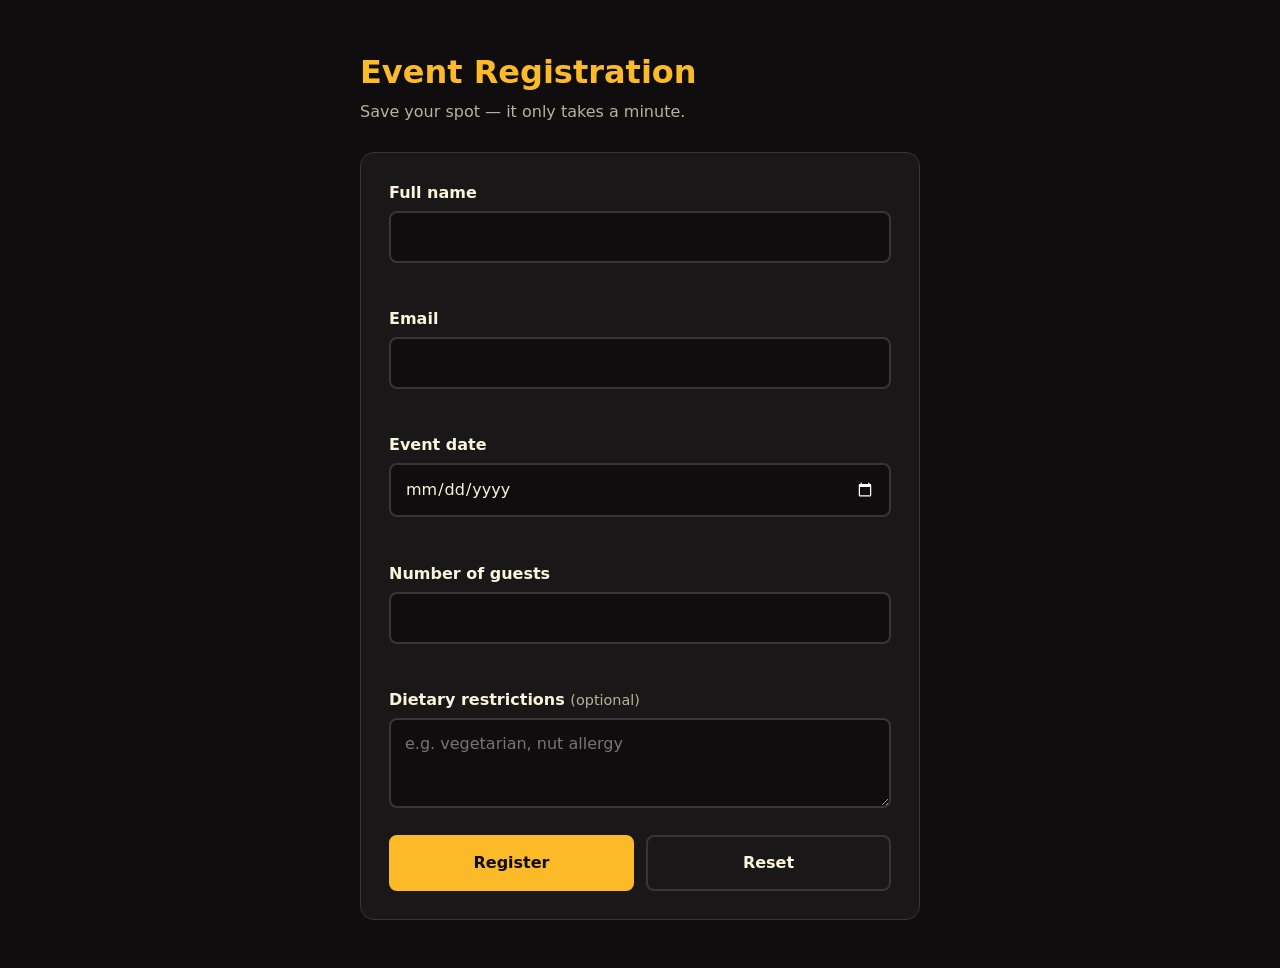
==== code-only/index.html @ cda6c8ea "Add event registration form Form with full name, email, event date, guests, and dietary fields, vali" ====
<!DOCTYPE html>
<html lang="en">
<head>
  <meta charset="UTF-8">
  <meta name="viewport" content="width=device-width, initial-scale=1.0">
  <title>Event Registration</title>

  <link rel="stylesheet" href="style.css">
</head>
<body>
  <main class="container">
    <h1>Event Registration</h1>
    <p class="subtitle">Save your spot — it only takes a minute.</p>

    <form id="registration-form" novalidate>

      <div class="field">
        <label for="fullName">Full name</label>
        <input type="text" id="fullName" name="fullName" autocomplete="name" aria-describedby="fullName-error">
        <p class="error" id="fullName-error" aria-live="polite"></p>
      </div>

      <div class="field">
        <label for="email">Email</label>
        <input type="email" id="email" name="email" autocomplete="email" aria-describedby="email-error">
        <p class="error" id="email-error" aria-live="polite"></p>
      </div>

      <div class="field">
        <label for="eventDate">Event date</label>
        <input type="date" id="eventDate" name="eventDate" aria-describedby="eventDate-error">
        <p class="error" id="eventDate-error" aria-live="polite"></p>
      </div>

      <div class="field">
        <label for="guests">Number of guests</label>
        <input type="number" id="guests" name="guests" min="1" max="10" step="1" inputmode="numeric" aria-describedby="guests-error">
        <p class="error" id="guests-error" aria-live="polite"></p>
      </div>

      <div class="field">
        <label for="dietary">Dietary restrictions <span class="optional">(optional)</span></label>
        <textarea id="dietary" name="dietary" placeholder="e.g. vegetarian, nut allergy"></textarea>
      </div>

      <div class="actions">
        <button type="submit" class="btn-primary">Register</button>
        <button type="reset" class="btn-secondary">Reset</button>
      </div>
    </form>

    <section id="confirmation" class="confirmation hidden" role="status">
      <h2>You're registered! 🎉</h2>
      <dl class="details" id="confirmation-details"></dl>
    </section>
  </main>

  <script src="script.js"></script>
</body>
</html>
---- code-only/style.css ----
:root {
  --bg: #0F0D0E;
  --text: #F9F4DA;
  --amber: #FCBA28;
  --green: #0BA95B;
  --pink: #F38BA3;
  --panel: #1A1718;
  --border: #3A3436;
  --muted: #B8B29A;
}

*, *::before, *::after {
  box-sizing: border-box;
}

body {
  margin: 0;
  min-height: 100vh;
  background: var(--bg);
  color: var(--text);
  font-family: system-ui, -apple-system, "Segoe UI", Roboto, sans-serif;
  line-height: 1.5;
  padding: 48px 16px;
}

.container {
  max-width: 560px;
  margin: 0 auto;
}

h1 {
  margin: 0 0 4px;
  font-size: 2rem;
  color: var(--amber);
}

.subtitle {
  margin: 0 0 28px;
  color: var(--muted);
}

form {
  background: var(--panel);
  border: 1px solid var(--border);
  border-radius: 14px;
  padding: 28px;
}

.field {
  margin-bottom: 20px;
}

label {
  display: block;
  margin-bottom: 6px;
  font-weight: 600;
}

.optional {
  font-weight: 400;
  color: var(--muted);
  font-size: 0.9rem;
}

input,
textarea {
  width: 100%;
  padding: 12px 14px;
  font: inherit;
  color: var(--text);
  background: var(--bg);
  border: 2px solid var(--border);
  border-radius: 8px;
  transition: border-color 0.2s, box-shadow 0.2s;
}

textarea {
  resize: vertical;
  min-height: 90px;
}

input[type="date"] {
  color-scheme: dark;
}

input:focus,
textarea:focus {
  outline: none;
  border-color: var(--amber);
  box-shadow: 0 0 0 3px rgba(252, 186, 40, 0.25);
}

input.valid,
textarea.valid {
  border-color: var(--green);
}

input.invalid,
textarea.invalid {
  border-color: var(--pink);
}

input.valid:focus,
textarea.valid:focus {
  box-shadow: 0 0 0 3px rgba(11, 169, 91, 0.25);
}
input.invalid:focus,
textarea.invalid:focus {
  box-shadow: 0 0 0 3px rgba(243, 139, 163, 0.25);
}

.error {
  min-height: 1.3em;
  margin: 6px 0 0;
  font-size: 0.875rem;
  color: var(--pink);
}

.actions {
  display: flex;
  gap: 12px;
  margin-top: 8px;
}

button {
  flex: 1;
  padding: 14px 20px;
  font: inherit;
  font-weight: 700;
  border-radius: 8px;
  cursor: pointer;
  transition: transform 0.1s, background 0.2s, filter 0.2s;
}

.btn-primary {
  background: var(--amber);
  color: var(--bg);
  border: 2px solid var(--amber);
}

.btn-primary:hover {
  filter: brightness(1.08);
}

.btn-secondary {
  background: transparent;
  color: var(--text);
  border: 2px solid var(--border);
}

.btn-secondary:hover {
  border-color: var(--amber);
  color: var(--amber);
}

button:active {
  transform: scale(0.98);
}

button:focus-visible {
  outline: 3px solid var(--amber);
  outline-offset: 3px;
}

.confirmation {
  margin-top: 28px;
  padding: 24px 28px;
  background: var(--panel);
  border: 2px solid var(--green);
  border-left-width: 8px;
  border-radius: 14px;
}

.hidden {
  display: none;
}

.confirmation.slide-in {
  animation: slideIn 0.5s cubic-bezier(0.22, 1, 0.36, 1);
}

@keyframes slideIn {
  from {
    opacity: 0;
    transform: translateY(40px);
  }
  to {
    opacity: 1;
    transform: translateY(0);
  }
}

@media (prefers-reduced-motion: reduce) {
  .confirmation.slide-in {
    animation: fadeIn 0.3s ease;
  }
  @keyframes fadeIn {
    from { opacity: 0; }
    to { opacity: 1; }
  }
}

.confirmation h2 {
  margin: 0 0 16px;
  color: var(--green);
  font-size: 1.4rem;
}

.details {
  display: grid;
  grid-template-columns: max-content 1fr;
  gap: 10px 20px;
  margin: 0;
}

.details dt {
  color: var(--amber);
  font-weight: 600;
}

.details dd {
  margin: 0;
  overflow-wrap: anywhere;
  white-space: pre-wrap;
}

@media (max-width: 480px) {
  body {
    padding: 28px 16px;
  }
  h1 {
    font-size: 1.6rem;
  }
  form,
  .confirmation {
    padding: 20px;
  }
  .actions {
    flex-direction: column;
  }
  .details {
    grid-template-columns: 1fr;
    gap: 2px;
  }
  .details dt:not(:first-of-type) {
    margin-top: 10px;
  }
}
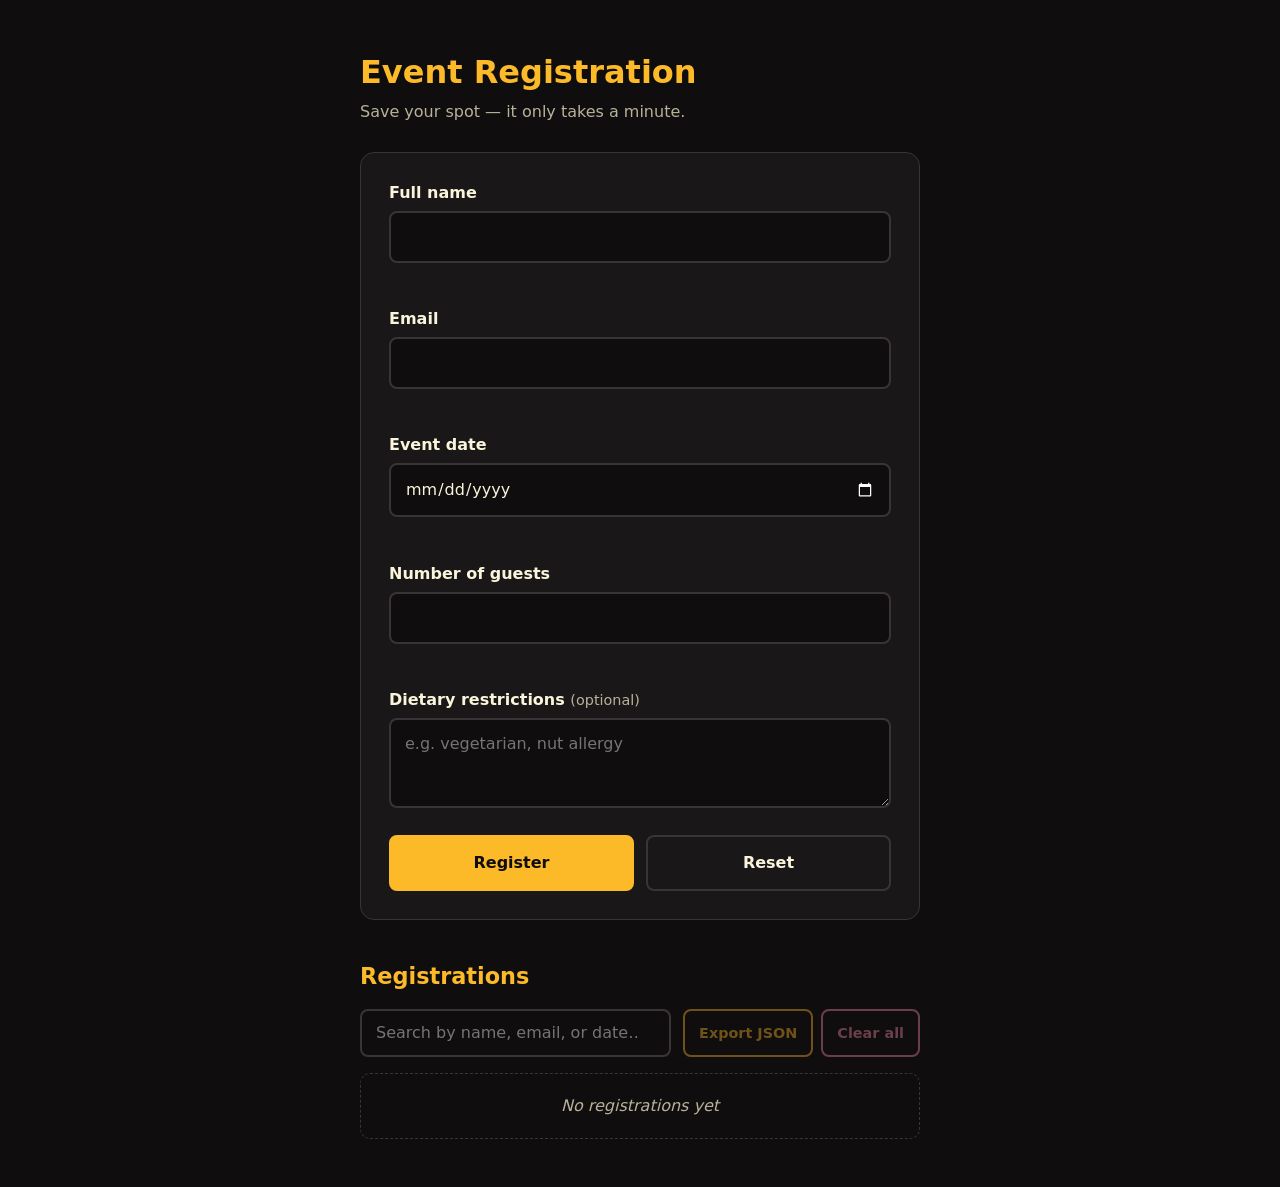
==== commit b46b3fb7: "Save registrations to localStorage with edit, search, export, and clear all - Save each valid entry " ====
--- a/code-only/index.html
+++ b/code-only/index.html
@@ -13,6 +13,11 @@
     <p class="subtitle">Save your spot — it only takes a minute.</p>
 
     <form id="registration-form" novalidate>
+
+      <div class="edit-banner hidden" id="edit-banner" role="status">
+        <span>Editing registration for <strong id="edit-name"></strong></span>
+        <button type="button" class="btn-link" id="cancel-edit">Cancel</button>
+      </div>
 
       <div class="field">
         <label for="fullName">Full name</label>
@@ -44,16 +49,44 @@
       </div>
 
       <div class="actions">
-        <button type="submit" class="btn-primary">Register</button>
+        <button type="submit" class="btn-primary" id="submit-button">Register</button>
         <button type="reset" class="btn-secondary">Reset</button>
       </div>
     </form>
 
     <section id="confirmation" class="confirmation hidden" role="status">
-      <h2>You're registered! 🎉</h2>
+      <h2 id="confirmation-heading">You're registered! 🎉</h2>
       <dl class="details" id="confirmation-details"></dl>
     </section>
+
+    <section class="registrations" aria-labelledby="registrations-heading">
+      <h2 id="registrations-heading">
+        Registrations <span class="count" id="registration-count"></span>
+      </h2>
+
+      <div class="toolbar">
+        <label for="search" class="visually-hidden">Search registrations</label>
+        <input type="search" id="search" class="search-input" placeholder="Search by name, email, or date…" autocomplete="off">
+        <div class="toolbar-buttons">
+          <button type="button" class="btn-small btn-outline-amber" id="export-button">Export JSON</button>
+          <button type="button" class="btn-small btn-outline-pink" id="clear-all-button">Clear all</button>
+        </div>
+      </div>
+
+      <ul class="registration-list" id="registration-list"></ul>
+      <p class="empty-message hidden" id="empty-message">No registrations yet</p>
+      <p class="empty-message hidden" id="no-matches"></p>
+    </section>
   </main>
+
+  <dialog class="modal" id="confirm-dialog" aria-labelledby="confirm-dialog-title" aria-describedby="confirm-dialog-text">
+    <h2 id="confirm-dialog-title"></h2>
+    <p id="confirm-dialog-text"></p>
+    <div class="modal-actions">
+      <button type="button" class="btn-secondary" id="confirm-cancel" autofocus>Cancel</button>
+      <button type="button" class="btn-danger" id="confirm-ok"></button>
+    </div>
+  </dialog>
 
   <script src="script.js"></script>
 </body>
--- a/code-only/style.css
+++ b/code-only/style.css
@@ -246,3 +246,270 @@
     margin-top: 10px;
   }
 }
+
+.registrations {
+  margin-top: 40px;
+}
+
+.registrations h2 {
+  margin: 0 0 16px;
+  font-size: 1.4rem;
+  color: var(--amber);
+}
+
+.registrations .count {
+  font-size: 1rem;
+  font-weight: 400;
+  color: var(--muted);
+}
+
+.registration-list {
+  list-style: none;
+  margin: 0;
+  padding: 0;
+  display: flex;
+  flex-direction: column;
+  gap: 12px;
+}
+
+.registration-item {
+  display: flex;
+  align-items: center;
+  gap: 16px;
+  padding: 16px 20px;
+  background: var(--panel);
+  border: 1px solid var(--border);
+  border-left: 4px solid var(--amber);
+  border-radius: 10px;
+}
+
+.registration-info {
+  flex: 1;
+  min-width: 0;
+}
+
+.registration-name {
+  margin: 0;
+  font-weight: 700;
+}
+
+.registration-email {
+  margin: 2px 0 0;
+  color: var(--muted);
+  overflow-wrap: anywhere;
+}
+
+.registration-meta {
+  margin: 6px 0 0;
+  font-size: 0.9rem;
+}
+
+.btn-delete {
+  flex: none;
+  padding: 8px 14px;
+  font-size: 0.9rem;
+  background: transparent;
+  color: var(--pink);
+  border: 2px solid var(--pink);
+}
+
+.btn-delete:hover {
+  background: var(--pink);
+  color: var(--bg);
+}
+
+.empty-message {
+  margin: 0;
+  padding: 20px;
+  text-align: center;
+  font-style: italic;
+  color: var(--muted);
+  border: 1px dashed var(--border);
+  border-radius: 10px;
+}
+
+@media (max-width: 480px) {
+  .registration-item {
+    flex-direction: column;
+    align-items: stretch;
+  }
+}
+
+.visually-hidden {
+  position: absolute;
+  width: 1px;
+  height: 1px;
+  margin: -1px;
+  padding: 0;
+  overflow: hidden;
+  clip: rect(0 0 0 0);
+  white-space: nowrap;
+  border: 0;
+}
+
+button:disabled {
+  opacity: 0.4;
+  cursor: not-allowed;
+}
+
+button:disabled:hover {
+  filter: none;
+  background: transparent;
+}
+button:disabled:active {
+  transform: none;
+}
+
+.edit-banner {
+  display: flex;
+  align-items: center;
+  justify-content: space-between;
+  gap: 12px;
+  margin-bottom: 20px;
+  padding: 10px 14px;
+  background: rgba(252, 186, 40, 0.12);
+  border: 1px solid var(--amber);
+  border-radius: 8px;
+}
+
+.edit-banner.hidden {
+  display: none;
+}
+
+.btn-link {
+  flex: none;
+  padding: 4px 6px;
+  background: none;
+  border: none;
+  color: var(--amber);
+  font-weight: 600;
+  text-decoration: underline;
+}
+
+.toolbar {
+  display: flex;
+  gap: 12px;
+  margin-bottom: 16px;
+}
+
+.search-input {
+  flex: 1;
+  min-width: 0;
+  padding: 10px 14px;
+}
+
+.toolbar-buttons {
+  display: flex;
+  gap: 8px;
+}
+
+.btn-small {
+  flex: none;
+  padding: 8px 14px;
+  font-size: 0.9rem;
+  white-space: nowrap;
+  background: transparent;
+}
+
+.btn-outline-amber {
+  color: var(--amber);
+  border: 2px solid var(--amber);
+}
+.btn-outline-amber:hover {
+  background: var(--amber);
+  color: var(--bg);
+}
+
+.btn-outline-pink {
+  color: var(--pink);
+  border: 2px solid var(--pink);
+}
+.btn-outline-pink:hover {
+  background: var(--pink);
+  color: var(--bg);
+}
+
+.btn-outline-amber:disabled:hover { color: var(--amber); }
+.btn-outline-pink:disabled:hover { color: var(--pink); }
+
+.registration-actions {
+  display: flex;
+  gap: 8px;
+  flex: none;
+}
+
+.registration-item.editing {
+  border-color: var(--amber);
+  background: rgba(252, 186, 40, 0.08);
+}
+
+.registration-time {
+  margin: 4px 0 0;
+  font-size: 0.8rem;
+  color: var(--muted);
+}
+
+.modal {
+  width: min(420px, calc(100% - 32px));
+  padding: 24px;
+  background: var(--panel);
+  color: var(--text);
+  border: 2px solid var(--pink);
+  border-radius: 14px;
+}
+
+.modal[open] {
+  animation: modalIn 0.2s ease-out;
+}
+@keyframes modalIn {
+  from { opacity: 0; transform: scale(0.95); }
+  to { opacity: 1; transform: scale(1); }
+}
+
+.modal::backdrop {
+  background: rgba(0, 0, 0, 0.7);
+}
+
+.modal h2 {
+  margin: 0 0 8px;
+  font-size: 1.3rem;
+  color: var(--pink);
+}
+
+.modal p {
+  margin: 0 0 20px;
+}
+
+.modal-actions {
+  display: flex;
+  gap: 12px;
+}
+
+.btn-danger {
+  background: var(--pink);
+  color: var(--bg);
+  border: 2px solid var(--pink);
+}
+.btn-danger:hover {
+  filter: brightness(1.08);
+}
+
+.btn-danger:focus-visible,
+.btn-outline-pink:focus-visible,
+.btn-delete:focus-visible {
+  outline-color: var(--pink);
+}
+
+@media (max-width: 480px) {
+  .toolbar {
+    flex-direction: column;
+  }
+  .toolbar-buttons .btn-small,
+  .registration-actions .btn-small,
+  .registration-actions .btn-delete {
+    flex: 1;
+  }
+  .modal-actions {
+    flex-direction: column-reverse;
+  }
+}
